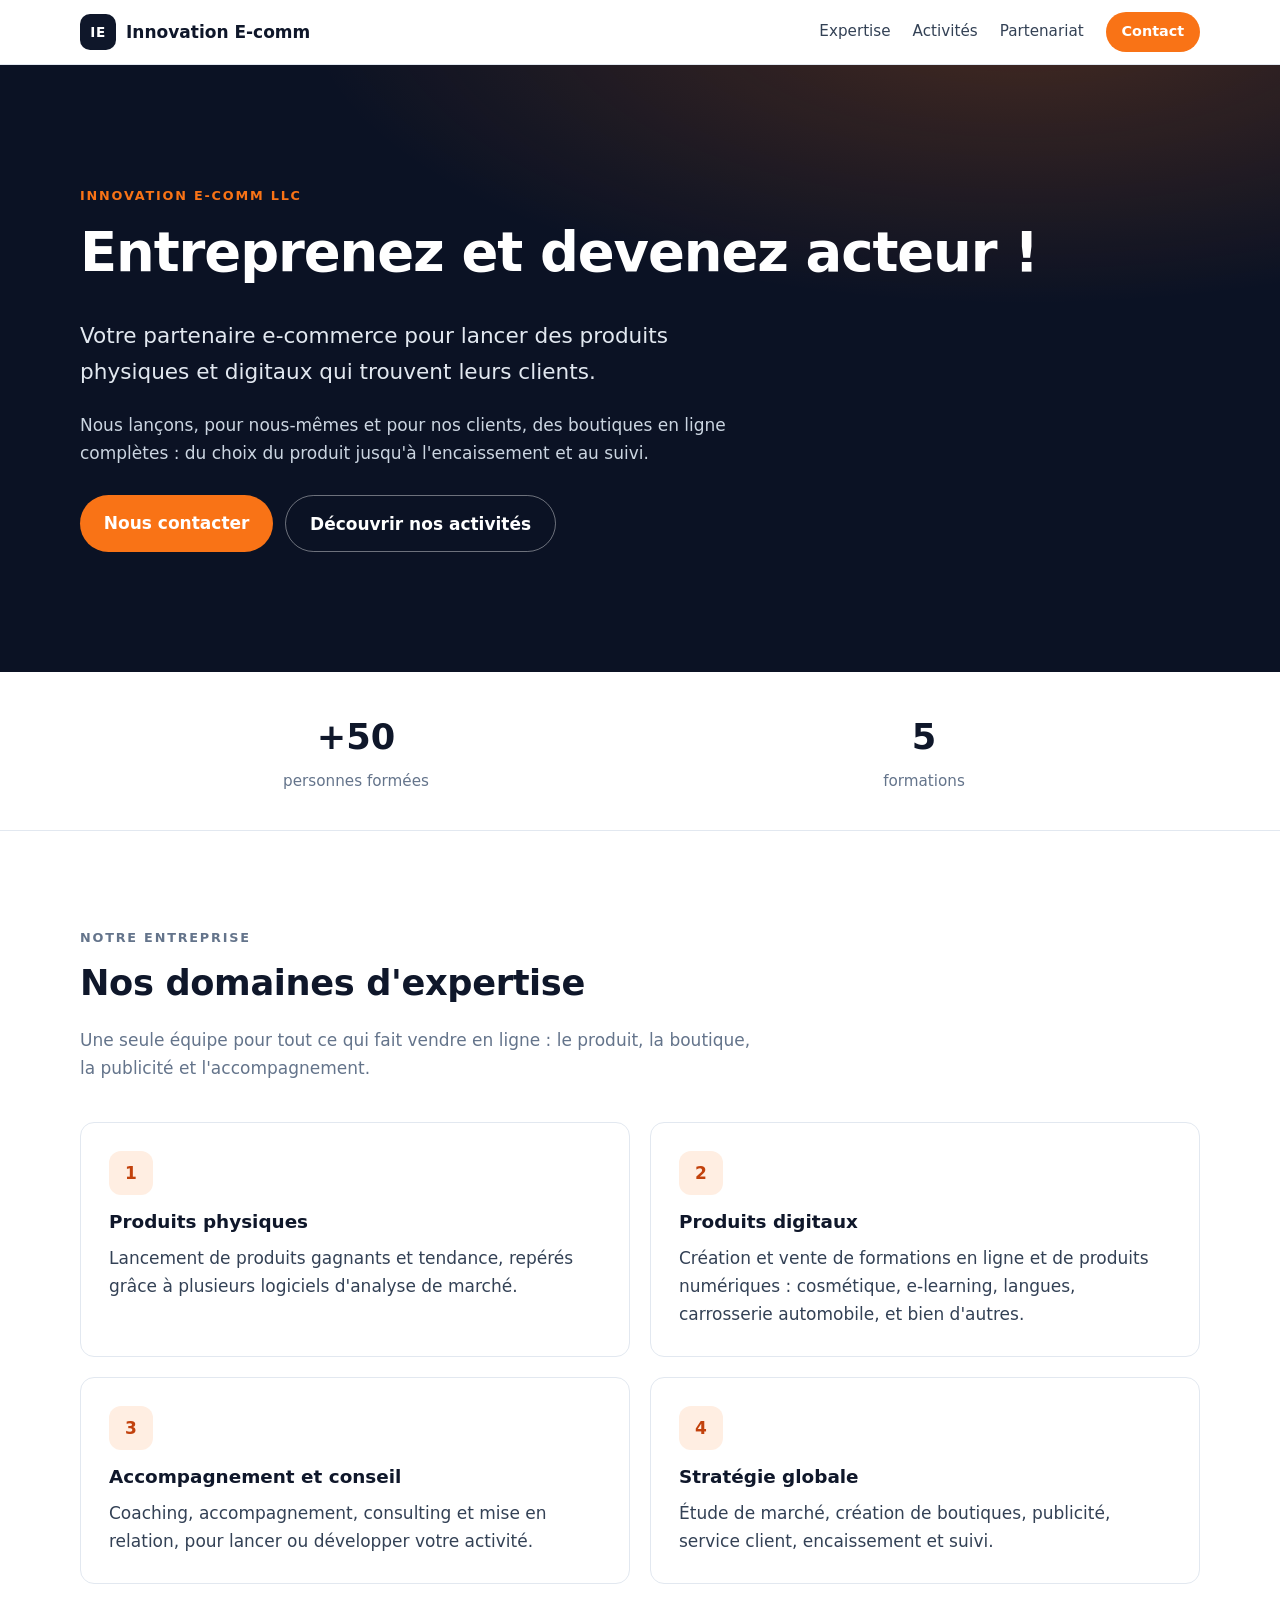
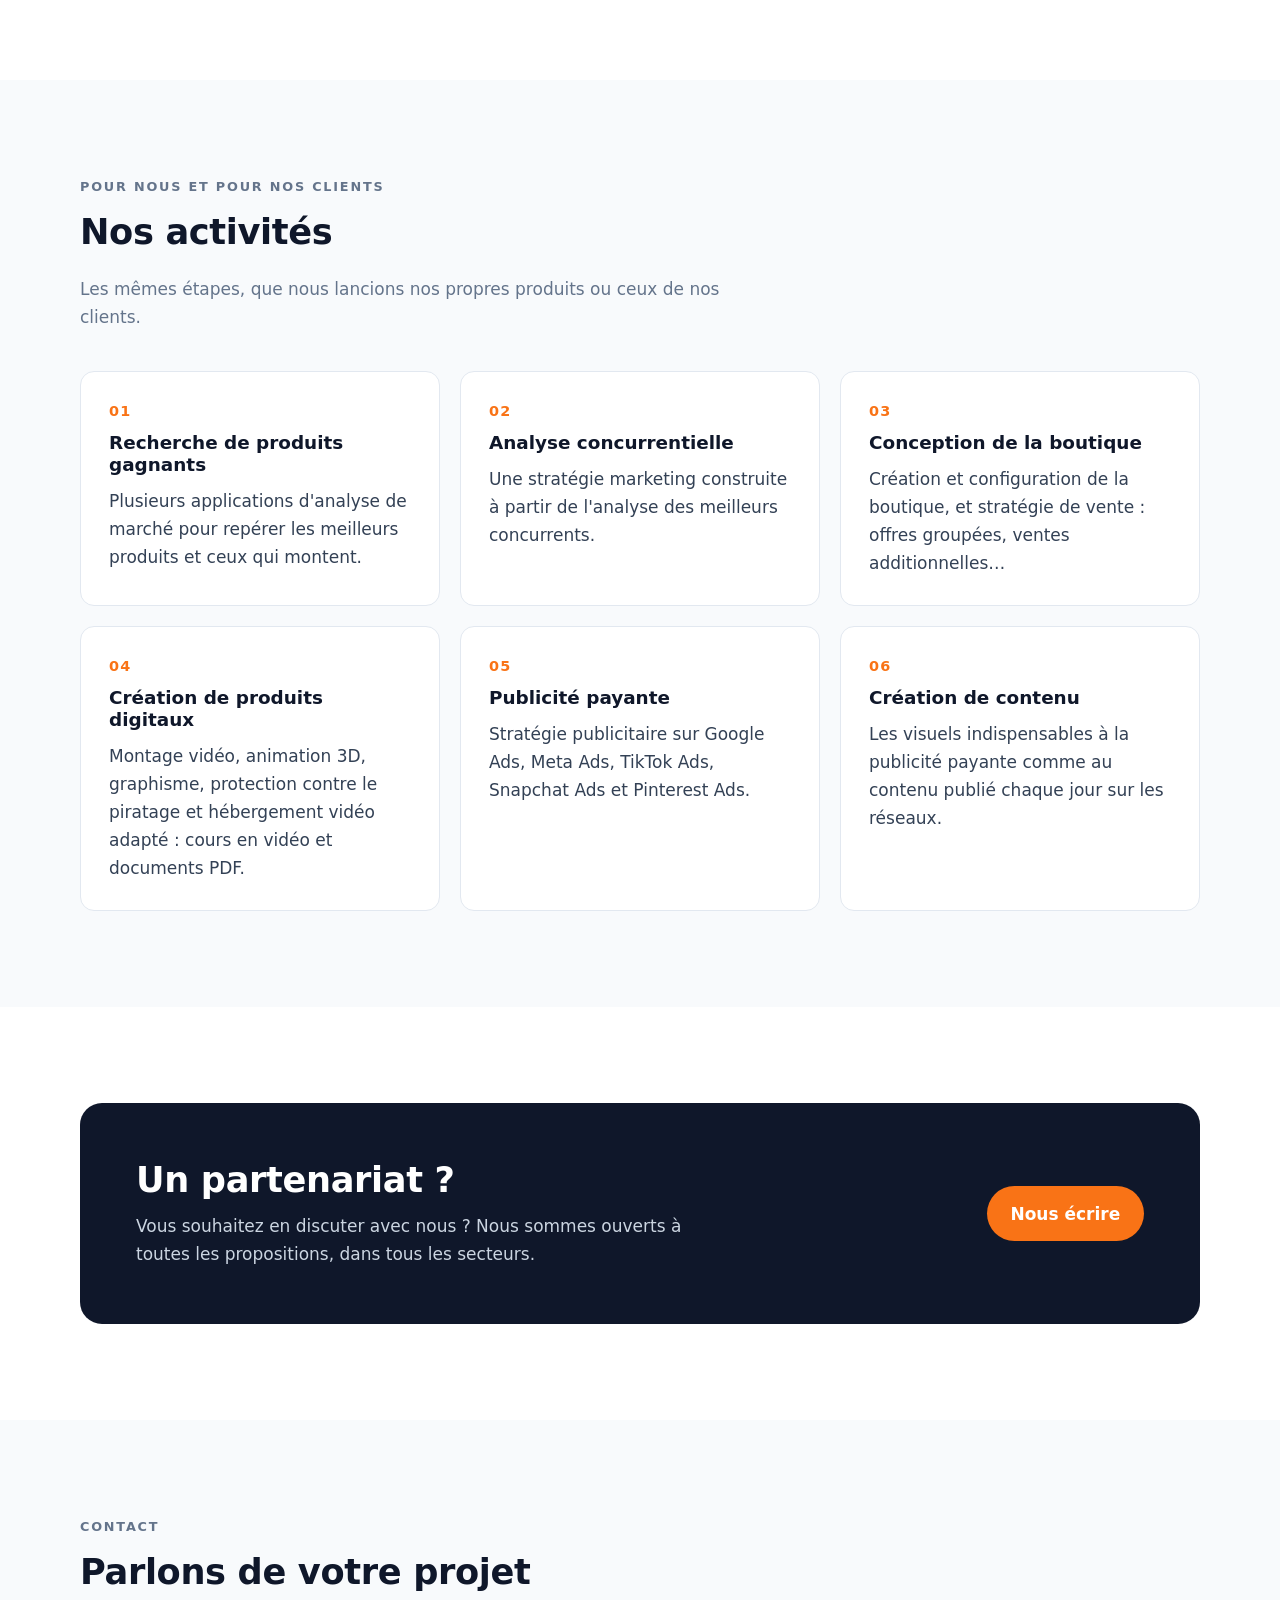
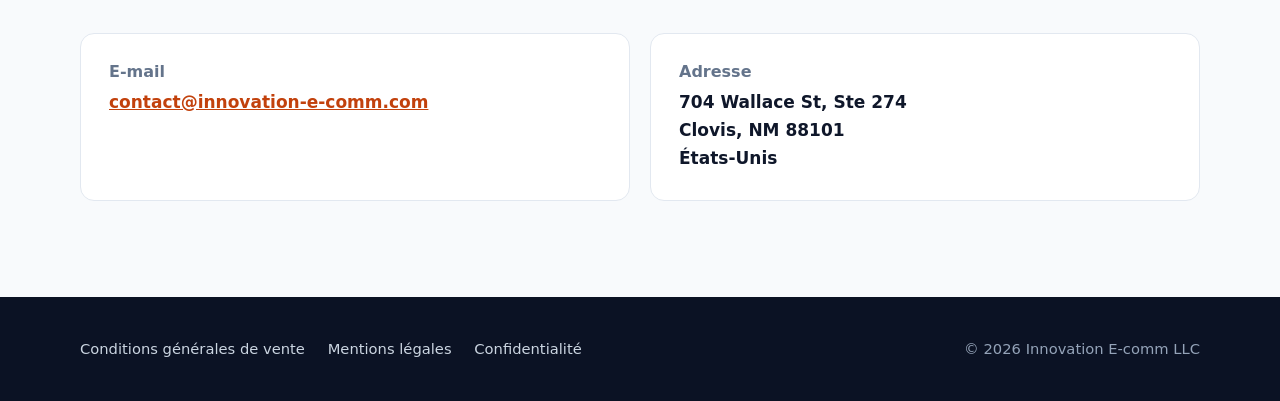
==== index.html @ 09176ffb "Site d'Innovation E-comm LLC : accueil, CGV, mentions légales, confidentialité" ====
<!doctype html>
<html lang="fr">
<head>
  <meta charset="utf-8">
  <meta name="viewport" content="width=device-width, initial-scale=1">
  <title>Innovation E-comm LLC — Entreprenez et devenez acteur !</title>
  <meta name="description" content="Innovation E-comm LLC lance, pour elle-même et pour ses clients, des boutiques en ligne autour de produits physiques et digitaux : formations en ligne, accompagnement, consulting, publicité et création de contenu.">
  <link rel="stylesheet" href="style.css">
  <link rel="icon" href="data:image/svg+xml,%3Csvg xmlns='http://www.w3.org/2000/svg' viewBox='0 0 64 64'%3E%3Crect width='64' height='64' rx='14' fill='%230f172a'/%3E%3Ctext x='32' y='41' font-family='Arial' font-size='24' font-weight='700' fill='%23fff' text-anchor='middle'%3EIE%3C/text%3E%3C/svg%3E">
</head>
<body>
  <header class="entete">
    <div class="conteneur entete-interieur">
      <a href="index.html" class="logo"><span class="logo-marque">IE</span>Innovation E-comm</a>
      <nav class="nav">
        <a href="#expertise">Expertise</a>
        <a href="#activites">Activités</a>
        <a href="#partenariat">Partenariat</a>
        <a href="#contact" class="bouton">Contact</a>
      </nav>
    </div>
  </header>

  <main>
    <section class="hero">
      <div class="conteneur">
        <p class="surtitre">Innovation E-comm LLC</p>
        <h1>Entreprenez et devenez acteur&nbsp;!</h1>
        <p class="chapo">Votre partenaire e-commerce pour lancer des produits physiques et digitaux qui trouvent leurs clients.</p>
        <p>Nous lançons, pour nous-mêmes et pour nos clients, des boutiques en ligne complètes&nbsp;: du choix du produit jusqu'à l'encaissement et au suivi.</p>
        <div class="boutons">
          <a class="bouton" href="#contact">Nous contacter</a>
          <a class="bouton bouton-clair" href="#activites">Découvrir nos activités</a>
        </div>
      </div>
    </section>

    <div class="chiffres">
      <div class="conteneur">
        <div class="chiffre"><strong>+50</strong><span>personnes formées</span></div>
        <div class="chiffre"><strong>5</strong><span>formations</span></div>
      </div>
    </div>

    <section id="expertise">
      <div class="conteneur">
        <div class="intro-section">
          <p class="surtitre">Notre entreprise</p>
          <h2>Nos domaines d'expertise</h2>
          <p>Une seule équipe pour tout ce qui fait vendre en ligne&nbsp;: le produit, la boutique, la publicité et l'accompagnement.</p>
        </div>
        <div class="grille grille-2">
          <article class="carte">
            <span class="pastille">1</span>
            <h3>Produits physiques</h3>
            <p>Lancement de produits gagnants et tendance, repérés grâce à plusieurs logiciels d'analyse de marché.</p>
          </article>
          <article class="carte">
            <span class="pastille">2</span>
            <h3>Produits digitaux</h3>
            <p>Création et vente de formations en ligne et de produits numériques&nbsp;: cosmétique, e-learning, langues, carrosserie automobile, et bien d'autres.</p>
          </article>
          <article class="carte">
            <span class="pastille">3</span>
            <h3>Accompagnement et conseil</h3>
            <p>Coaching, accompagnement, consulting et mise en relation, pour lancer ou développer votre activité.</p>
          </article>
          <article class="carte">
            <span class="pastille">4</span>
            <h3>Stratégie globale</h3>
            <p>Étude de marché, création de boutiques, publicité, service client, encaissement et suivi.</p>
          </article>
        </div>
      </div>
    </section>

    <section id="activites" class="section-alt">
      <div class="conteneur">
        <div class="intro-section">
          <p class="surtitre">Pour nous et pour nos clients</p>
          <h2>Nos activités</h2>
          <p>Les mêmes étapes, que nous lancions nos propres produits ou ceux de nos clients.</p>
        </div>
        <div class="grille grille-3">
          <article class="carte">
            <span class="etape-numero">01</span>
            <h3>Recherche de produits gagnants</h3>
            <p>Plusieurs applications d'analyse de marché pour repérer les meilleurs produits et ceux qui montent.</p>
          </article>
          <article class="carte">
            <span class="etape-numero">02</span>
            <h3>Analyse concurrentielle</h3>
            <p>Une stratégie marketing construite à partir de l'analyse des meilleurs concurrents.</p>
          </article>
          <article class="carte">
            <span class="etape-numero">03</span>
            <h3>Conception de la boutique</h3>
            <p>Création et configuration de la boutique, et stratégie de vente&nbsp;: offres groupées, ventes additionnelles…</p>
          </article>
          <article class="carte">
            <span class="etape-numero">04</span>
            <h3>Création de produits digitaux</h3>
            <p>Montage vidéo, animation 3D, graphisme, protection contre le piratage et hébergement vidéo adapté&nbsp;: cours en vidéo et documents PDF.</p>
          </article>
          <article class="carte">
            <span class="etape-numero">05</span>
            <h3>Publicité payante</h3>
            <p>Stratégie publicitaire sur Google Ads, Meta Ads, TikTok Ads, Snapchat Ads et Pinterest Ads.</p>
          </article>
          <article class="carte">
            <span class="etape-numero">06</span>
            <h3>Création de contenu</h3>
            <p>Les visuels indispensables à la publicité payante comme au contenu publié chaque jour sur les réseaux.</p>
          </article>
        </div>
      </div>
    </section>

    <section id="partenariat">
      <div class="conteneur">
        <div class="bandeau">
          <div>
            <h2>Un partenariat&nbsp;?</h2>
            <p>Vous souhaitez en discuter avec nous&nbsp;? Nous sommes ouverts à toutes les propositions, dans tous les secteurs.</p>
          </div>
          <a class="bouton" href="mailto:contact@innovation-e-comm.com?subject=Partenariat">Nous écrire</a>
        </div>
      </div>
    </section>

    <section id="contact" class="section-alt">
      <div class="conteneur">
        <div class="intro-section">
          <p class="surtitre">Contact</p>
          <h2>Parlons de votre projet</h2>
        </div>
        <div class="contact-grille">
          <div class="carte">
            <h3>E-mail</h3>
            <p><a href="mailto:contact@innovation-e-comm.com">contact@innovation-e-comm.com</a></p>
          </div>
          <div class="carte">
            <h3>Adresse</h3>
            <p>704 Wallace St, Ste 274<br>Clovis, NM 88101<br>États-Unis</p>
          </div>
        </div>
      </div>
    </section>
  </main>

  <footer class="pied">
    <div class="conteneur">
      <div>
        <a href="cgv.html">Conditions générales de vente</a>
        <a href="mentions-legales.html">Mentions légales</a>
        <a href="confidentialite.html">Confidentialité</a>
      </div>
      <div>© 2026 Innovation E-comm LLC</div>
    </div>
  </footer>
</body>
</html>
---- style.css ----
:root {
  --encre: #0f172a;
  --texte: #334155;
  --doux: #64748b;
  --fond: #ffffff;
  --fond-alt: #f8fafc;
  --bord: #e2e8f0;
  --accent: #f97316;
  --accent-fonce: #c2410c;
  --nuit: #0b1224;
  --rayon: 14px;
}
* { box-sizing: border-box; }
html { scroll-behavior: smooth; }
body {
  margin: 0;
  font-family: system-ui, -apple-system, "Segoe UI", Roboto, "Helvetica Neue", Arial, sans-serif;
  color: var(--texte);
  background: var(--fond);
  line-height: 1.65;
  font-size: 17px;
}
a { color: var(--accent-fonce); }
h1, h2, h3 { color: var(--encre); line-height: 1.2; margin: 0 0 .6em; }
h1 { font-size: clamp(2.1rem, 5vw, 3.4rem); letter-spacing: -.02em; }
h2 { font-size: clamp(1.6rem, 3.2vw, 2.2rem); letter-spacing: -.01em; }
h3 { font-size: 1.15rem; }
p { margin: 0 0 1em; }
.conteneur { width: min(1120px, 100% - 32px); margin-inline: auto; }

/* En-tête */
.entete { position: sticky; top: 0; z-index: 10; background: rgba(255,255,255,.92); backdrop-filter: blur(8px); border-bottom: 1px solid var(--bord); }
.entete-interieur { display: flex; align-items: center; justify-content: space-between; gap: 16px; min-height: 64px; }
.logo { display: flex; align-items: center; gap: 10px; font-weight: 700; color: var(--encre); text-decoration: none; }
.logo-marque { display: grid; place-items: center; width: 36px; height: 36px; border-radius: 10px; background: var(--encre); color: #fff; font-size: .85rem; letter-spacing: .04em; }
.nav { display: flex; align-items: center; gap: 22px; }
.nav a { color: var(--texte); text-decoration: none; font-size: .95rem; }
.nav a:hover { color: var(--encre); }
@media (max-width: 760px) { .nav a:not(.bouton) { display: none; } }

/* Boutons */
.bouton { display: inline-block; padding: .8em 1.4em; border-radius: 999px; background: var(--accent); color: #fff; font-weight: 600; text-decoration: none; transition: background .15s; }
.bouton:hover { background: var(--accent-fonce); }
.bouton-clair { background: transparent; color: #fff; border: 1px solid rgba(255,255,255,.4); }
.bouton-clair:hover { background: rgba(255,255,255,.1); }
.nav .bouton { color: #fff; padding: .55em 1.1em; font-size: .9rem; }
.boutons { display: flex; flex-wrap: wrap; gap: 12px; margin-top: 28px; }

/* Bandeau d'ouverture */
.hero { background: radial-gradient(1200px 500px at 80% -10%, rgba(249,115,22,.25), transparent 60%), var(--nuit); color: #cbd5e1; padding: clamp(64px, 10vw, 120px) 0; }
.hero h1 { color: #fff; }
.surtitre { text-transform: uppercase; letter-spacing: .14em; font-size: .8rem; font-weight: 700; color: var(--accent); margin-bottom: 14px; }
.chapo { font-size: clamp(1.15rem, 2.2vw, 1.35rem); color: #e2e8f0; max-width: 46ch; }
.hero p:not(.chapo):not(.surtitre) { max-width: 60ch; }

/* Chiffres */
.chiffres { border-bottom: 1px solid var(--bord); }
.chiffres .conteneur { display: grid; grid-template-columns: repeat(2, 1fr); gap: 16px; padding: 36px 0; text-align: center; }
.chiffre strong { display: block; font-size: 2.2rem; color: var(--encre); }
.chiffre span { color: var(--doux); font-size: .95rem; }
@media (max-width: 560px) { .chiffres .conteneur { grid-template-columns: 1fr; } }

/* Sections */
section { padding: clamp(56px, 8vw, 96px) 0; }
.section-alt { background: var(--fond-alt); }
.intro-section { max-width: 62ch; margin-bottom: 40px; }
.intro-section p { color: var(--doux); }
.grille { display: grid; gap: 20px; }
.grille-3 { grid-template-columns: repeat(auto-fit, minmax(300px, 1fr)); }
.grille-2 { grid-template-columns: repeat(2, 1fr); }
@media (max-width: 700px) { .grille-2 { grid-template-columns: 1fr; } }
.carte { background: #fff; border: 1px solid var(--bord); border-radius: var(--rayon); padding: 28px; }
.carte p { margin: 0; }
.pastille { display: inline-grid; place-items: center; width: 44px; height: 44px; border-radius: 12px; background: rgba(249,115,22,.12); color: var(--accent-fonce); font-weight: 700; margin-bottom: 16px; }
.etape-numero { font-weight: 700; color: var(--accent); font-size: .9rem; letter-spacing: .08em; display: block; margin-bottom: 8px; }

/* Partenariat */
.bandeau { background: var(--encre); color: #cbd5e1; border-radius: 22px; padding: clamp(32px, 5vw, 56px); display: flex; flex-wrap: wrap; align-items: center; justify-content: space-between; gap: 24px; }
.bandeau h2 { color: #fff; margin-bottom: .3em; }
.bandeau p { margin: 0; max-width: 52ch; }

/* Contact */
.contact-grille { display: grid; grid-template-columns: repeat(auto-fit, minmax(240px, 1fr)); gap: 20px; }
.contact-grille .carte h3 { font-size: 1rem; color: var(--doux); font-weight: 600; margin-bottom: .4em; }
.contact-grille .carte p { color: var(--encre); font-weight: 600; }

/* Pied de page */
.pied { background: var(--nuit); color: #94a3b8; padding: 40px 0; font-size: .92rem; }
.pied .conteneur { display: flex; flex-wrap: wrap; justify-content: space-between; gap: 16px; }
.pied a { color: #cbd5e1; text-decoration: none; margin-right: 18px; }
.pied a:hover { color: #fff; }

/* Pages légales */
.page-legale { padding: 56px 0 80px; }
.page-legale .conteneur { max-width: 780px; }
.page-legale h1 { font-size: clamp(1.8rem, 4vw, 2.4rem); }
.page-legale h2 { font-size: 1.25rem; margin-top: 2em; }
.page-legale .mise-a-jour { color: var(--doux); font-size: .92rem; }
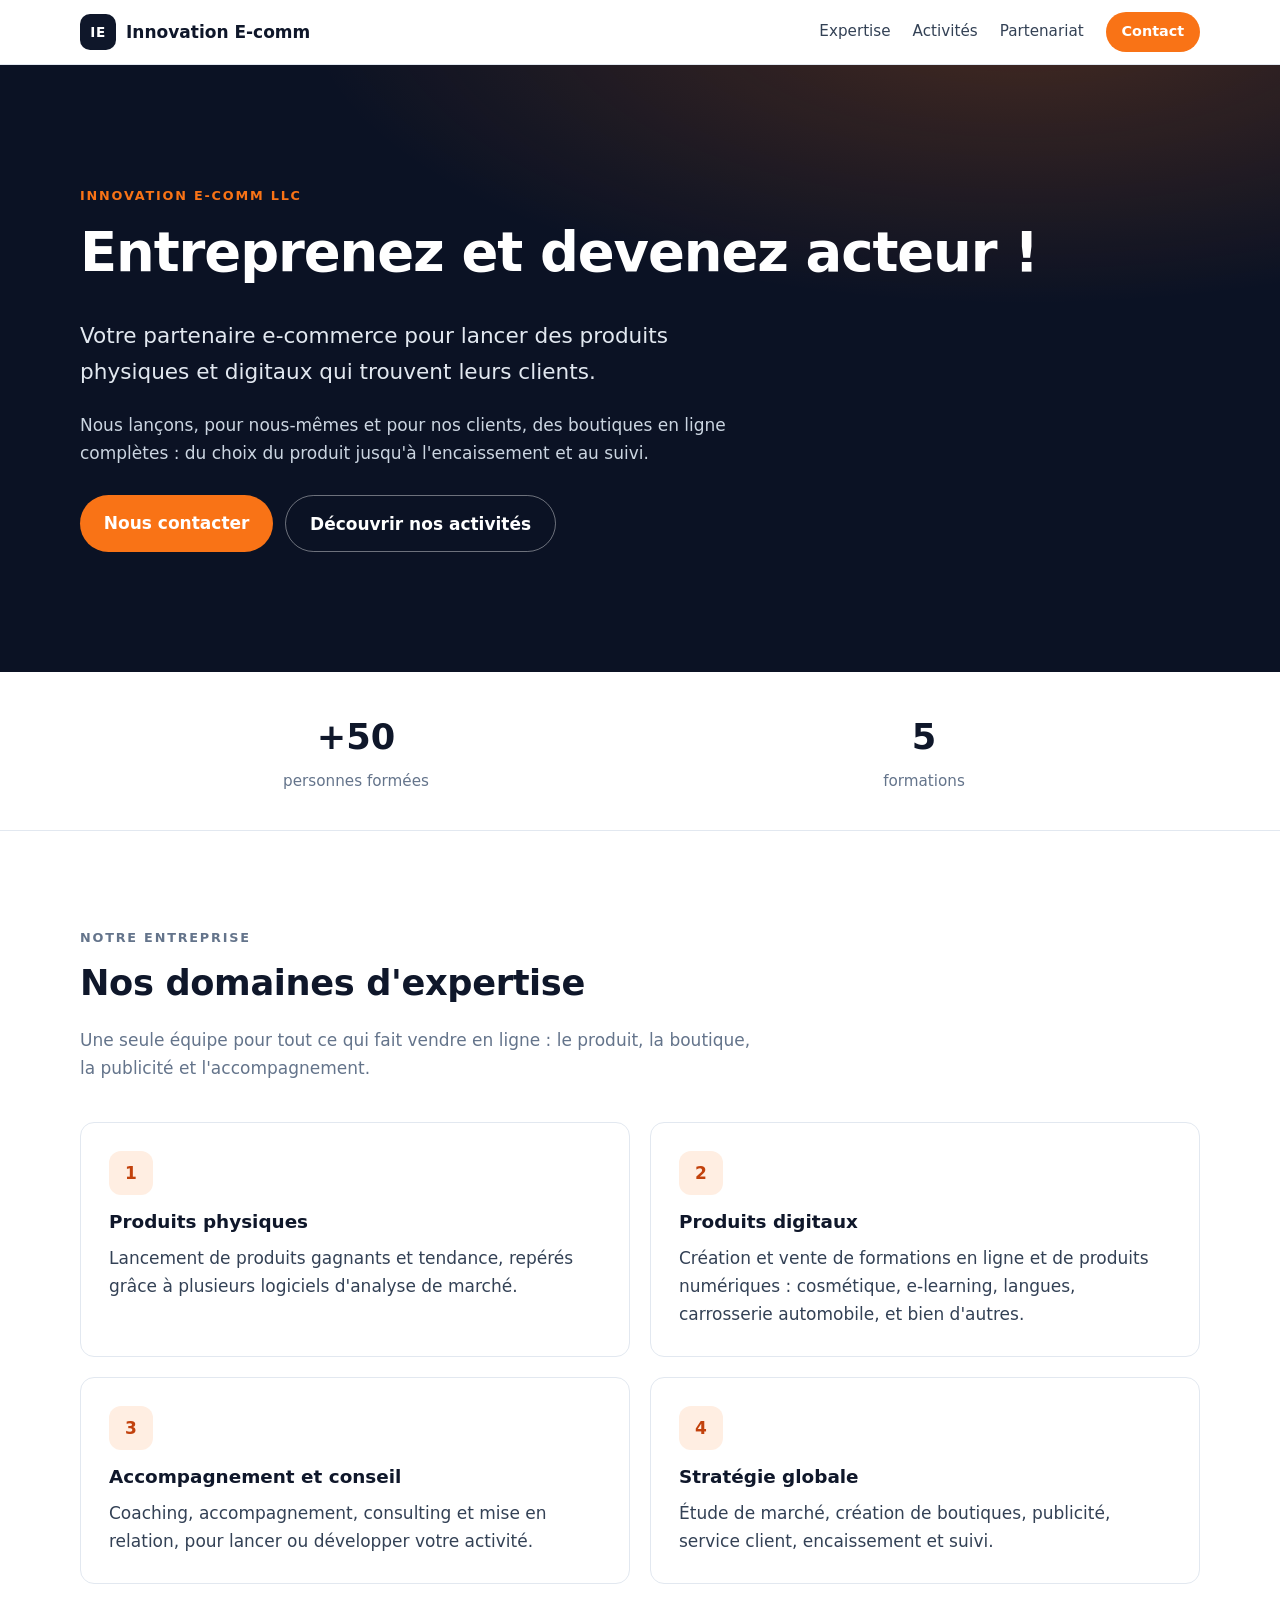
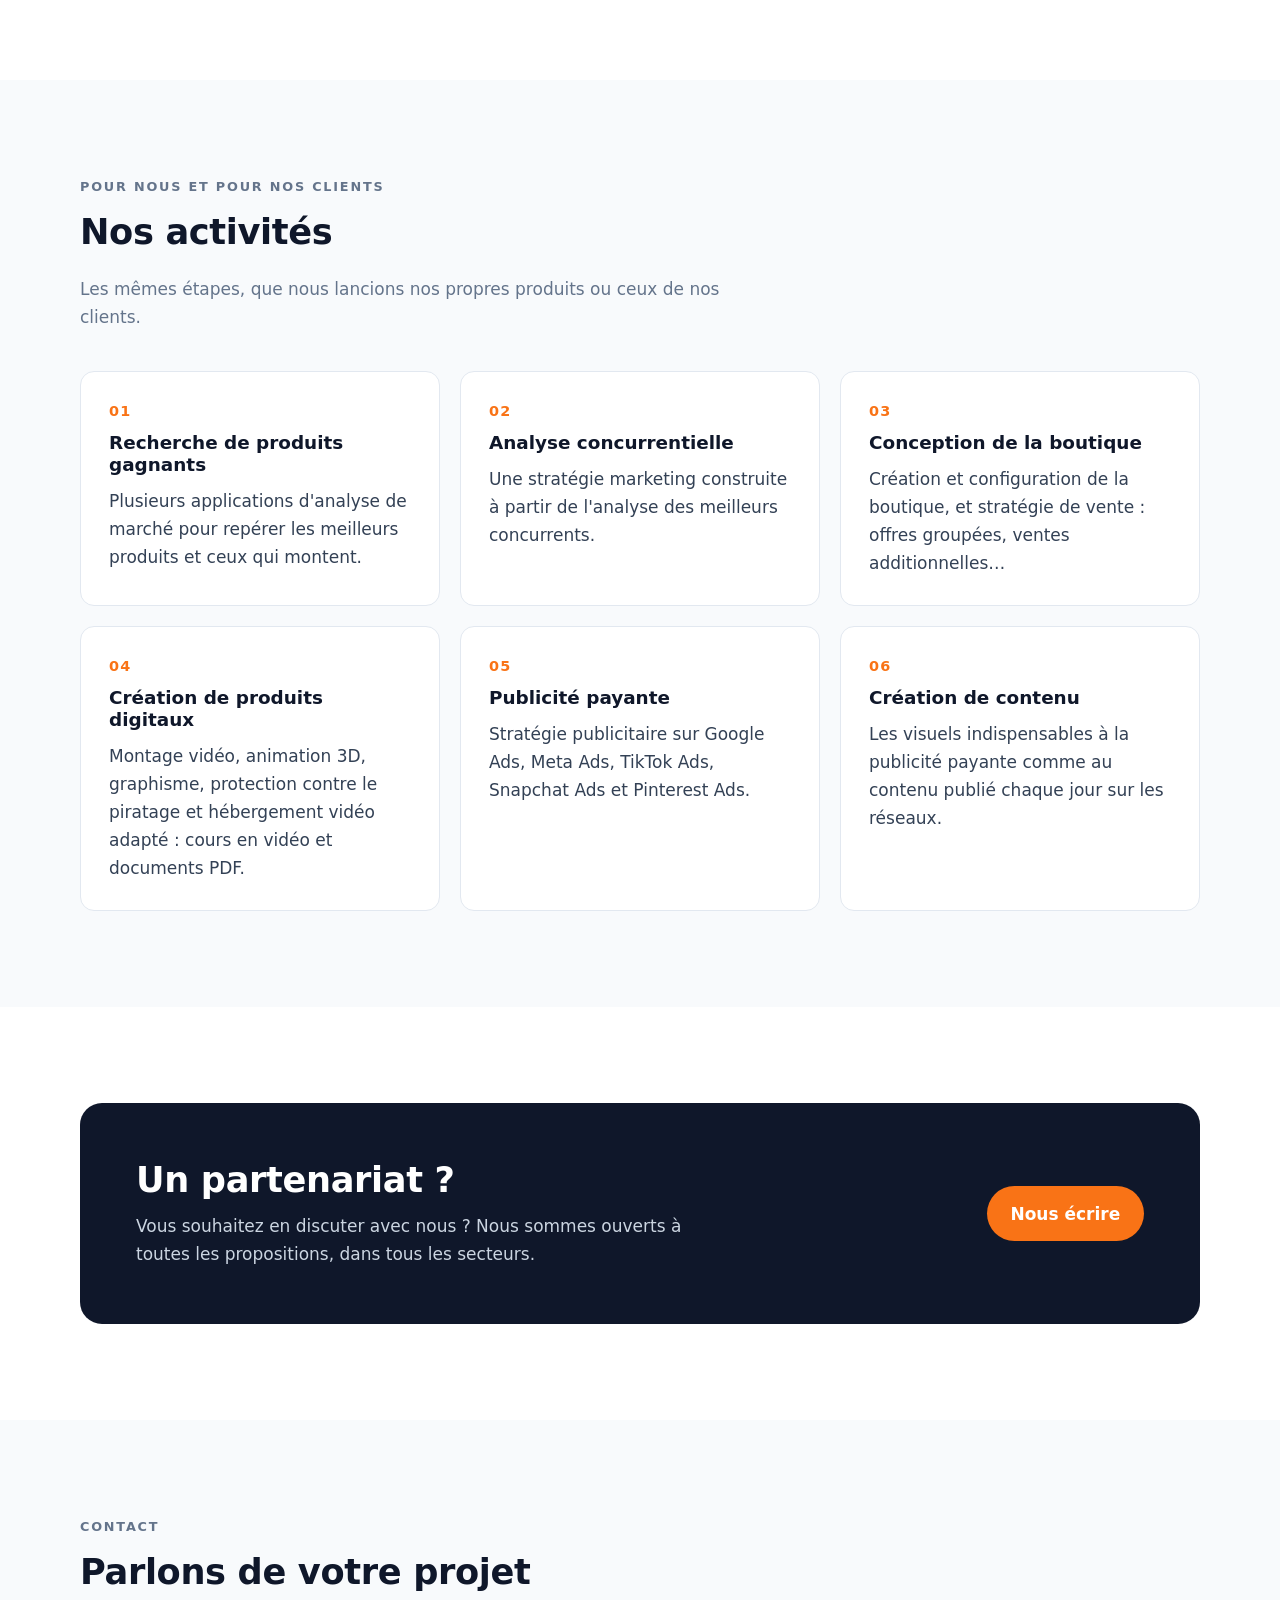
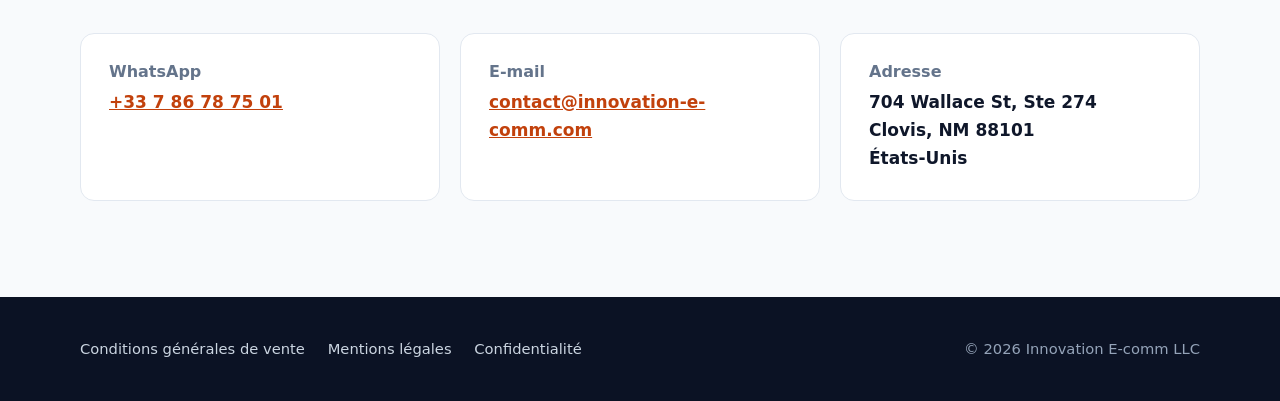
==== commit 07ff3214: "Contact : numéro WhatsApp confirmé par le gérant" ====
--- a/index.html
+++ b/index.html
@@ -123,7 +123,7 @@
             <h2>Un partenariat&nbsp;?</h2>
             <p>Vous souhaitez en discuter avec nous&nbsp;? Nous sommes ouverts à toutes les propositions, dans tous les secteurs.</p>
           </div>
-          <a class="bouton" href="mailto:contact@innovation-e-comm.com?subject=Partenariat">Nous écrire</a>
+          <a class="bouton" href="#contact">Nous écrire</a>
         </div>
       </div>
     </section>
@@ -135,6 +135,10 @@
           <h2>Parlons de votre projet</h2>
         </div>
         <div class="contact-grille">
+          <div class="carte">
+            <h3>WhatsApp</h3>
+            <p><a href="https://wa.me/33786787501">+33 7 86 78 75 01</a></p>
+          </div>
           <div class="carte">
             <h3>E-mail</h3>
             <p><a href="mailto:contact@innovation-e-comm.com">contact@innovation-e-comm.com</a></p>
